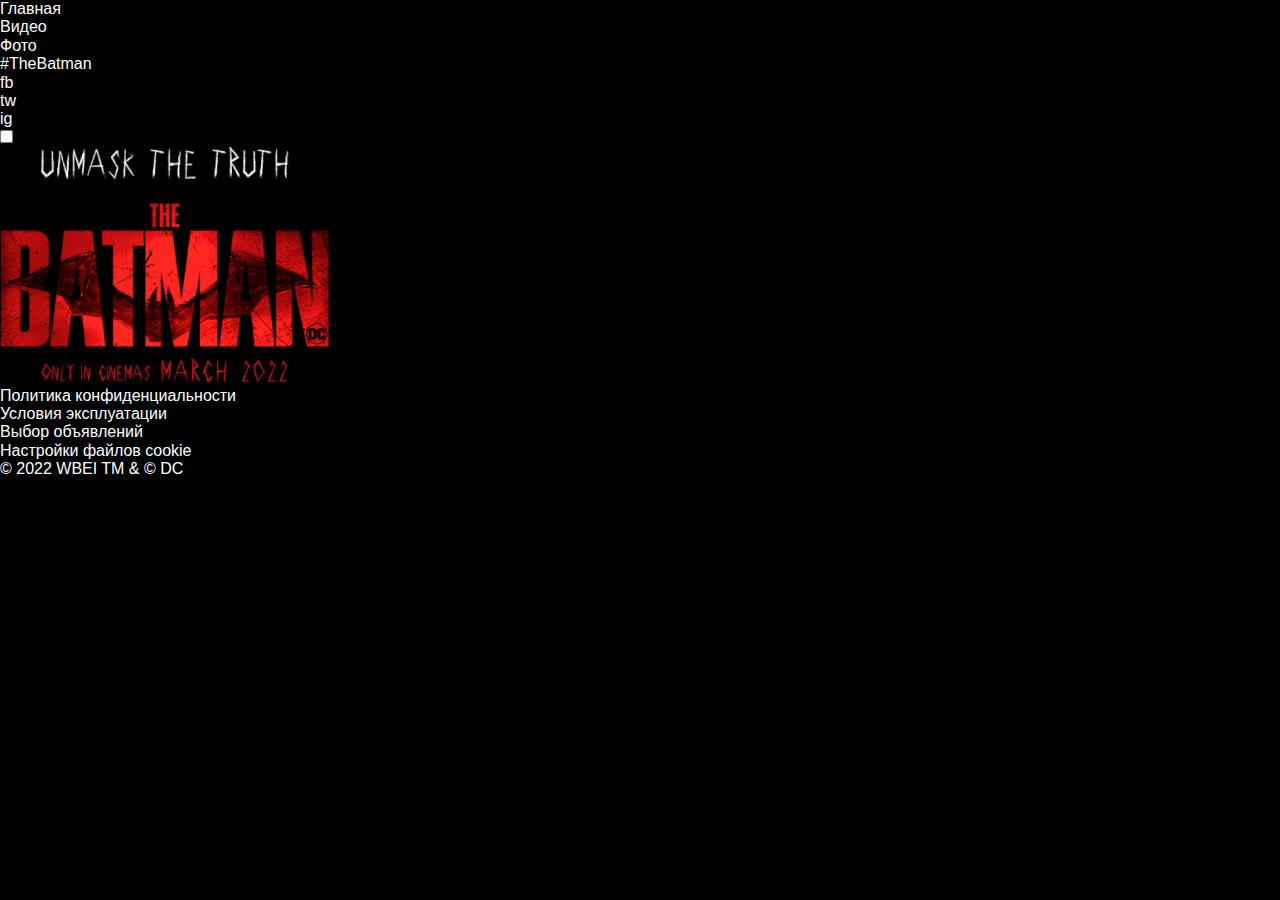
==== index.html @ 76692b1f "init project" ====
<!DOCTYPE html>
<html lang="ru">

<head>
    <meta charset="UTF-8">
    <meta http-equiv="X-UA-Compatible" content="IE=edge">
    <meta name="viewport" content="width=device-width, initial-scale=1.0">
    <title>Batman 2022</title>

    <link rel="stylesheet" href="style/normalize.css">
    <link rel="stylesheet" href="style/styles.css">
</head>

<body>
    <header class="header">
        <nav class="header__navigation navigation">
            <ul class="navigation__list">
                <li class="navigation__item">
                    <a class="navigation__link">Главная</a>
                </li>
                <li class="navigation__item">
                    <a class="navigation__link" href="video.html">Видео</a>
                </li>
                <li class="navigation__item">
                    <a class="navigation__link" href="photo.html">Фото</a>
                </li>
            </ul>
            <p class="header__hashtag">#TheBatman</p>
            <ul class="header__social social">
                <li class="social__item"><a class="social__link" href=""></a>fb</li>
                <li class="social__item"><a class="social__link" href=""></a>tw</li>
                <li class="social__item"><a class="social__link" href=""></a>ig</li>

            </ul>
        </nav>
        <div class="mute">
            <input class="mute__checkbox" type="checkbox" id="mute">
            <label for="mute" class="mute__label"></label>
        </div>

    </header>

    <main class="main">
        <img class="main" src="photos/logo.png" alt="Логотив к фильму Бэтмен"width=329px height="235px">
    </main>

    <footer class="footer">
        <ul class="footer__links">
            <li><a href="#" class="footer__link">Политика конфиденциальности</a></li>
            <li><a href="#" class="footer__link">Условия эксплуатации</a></li>
            <li><a href="#" class="footer__link">Выбор объявлений</a></li>
            <li><a href="#" class="footer__link">Настройки файлов cookie</a></li>
        </ul>
        <p class="footer__copyright">© 2022 WBEI TM & © DC</p>

    </footer>
</body>

</html>
---- style/styles.css ----
@font-face {
    font-family: Roboto;
    font-weight: 400;
    font-display: swap;
    src: local('Roboto')
    url('../fonts/roboto-v29-latin_cyrillic-regular.woff2') format(wolf2),
    url('../fonts/roboto-v29-latin_cyrillic-regular.woff') format('wolf');
}
@font-face {
    font-family: Roboto;
    font-weight: 500;
    font-display: swap;
    src: local('Roboto')
    url('../fonts/roboto-v29-latin_cyrillic-500.woff2') format(wolf2),
    url('../fonts/roboto-v29-latin_cyrillic-500.woff') format('wolf');
}
html{
    box-sizing: border-box;
}
*, *::after, *::before{
    box-sizing: inherit;
}
body{
    height: 100vh;
    min-width: 320px;
    font-family: Roboto, sans-serif;
    background-color: #000000;
    color:#FFFFFF;
}
img{
    max-width: 100%;
    height: auto;
}

button{
    padding: 0;
    cursor: pointer;
}

a {
    color: inherit;
    text-decoration: none;
}

ul{
    list-style: none;
    margin: 0;
    padding: 0;
}
h1,h2,h3,p{
    margin: 0;
}
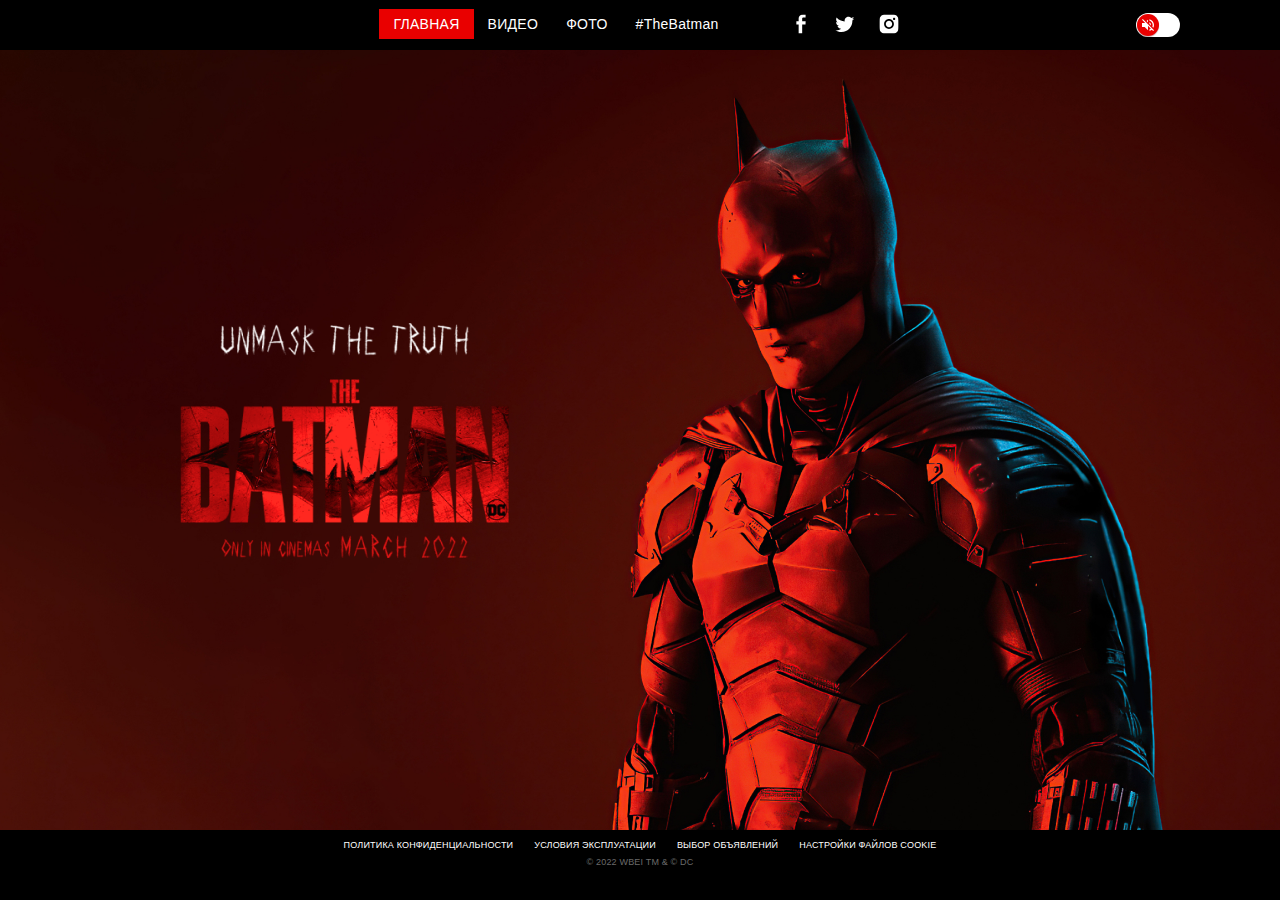
==== commit 65dba9a5: "new" ====
--- a/index.html
+++ b/index.html
@@ -13,10 +13,13 @@
 
 <body>
     <header class="header">
-        <nav class="header__navigation navigation">
+        <button class="burger"></button>
+        <nav class="header__navigation navigation navigation ">
+            <button class="navigation__close"></button>
+
             <ul class="navigation__list">
                 <li class="navigation__item">
-                    <a class="navigation__link">Главная</a>
+                    <a class="navigation__link navigation__link_active">Главная</a>
                 </li>
                 <li class="navigation__item">
                     <a class="navigation__link" href="video.html">Видео</a>
@@ -27,9 +30,9 @@
             </ul>
             <p class="header__hashtag">#TheBatman</p>
             <ul class="header__social social">
-                <li class="social__item"><a class="social__link" href=""></a>fb</li>
-                <li class="social__item"><a class="social__link" href=""></a>tw</li>
-                <li class="social__item"><a class="social__link" href=""></a>ig</li>
+                <li class="social__item"><a class="social__link social__link_fb" href=""></a></li>
+                <li class="social__item"><a class="social__link social__link_twitter" href=""></a></li>
+                <li class="social__item"><a class="social__link social__link_instagram" href=""></a></li>
 
             </ul>
         </nav>
@@ -40,8 +43,8 @@
 
     </header>
 
-    <main class="main">
-        <img class="main" src="photos/logo.png" alt="Логотив к фильму Бэтмен"width=329px height="235px">
+    <main class="main main_index">
+        <img class="logo" src="photos/logo.png" alt="Логотив к фильму Бэтмен"width=329px height="235px">
     </main>
 
     <footer class="footer">
--- a/style/styles.css
+++ b/style/styles.css
@@ -26,6 +26,9 @@
     font-family: Roboto, sans-serif;
     background-color: #000000;
     color:#FFFFFF;
+    display: flex;
+    flex-direction: column;
+    justify-content: space-between;
 }
 img{
     max-width: 100%;
@@ -50,3 +53,312 @@
 h1,h2,h3,p{
     margin: 0;
 }
+
+.header{
+    height: 50px;
+    padding-top: 9px;
+    padding-bottom: 9px;
+    position: relative;
+}
+
+.navigation{
+    display: flex;
+    justify-content: center;
+    align-items: center;
+    font-weight: 500;
+    font-size: 14px;
+    line-height: 16px;
+    letter-spacing: 0.02em;
+}
+
+.navigation__list{
+    display: flex;
+    text-transform: uppercase;
+    margin-right: 14px;
+}
+.navigation__link{
+    padding:7px 14px;
+    display: block;
+}
+.navigation__link_active{
+    background-color: #E90000;
+}
+.header__hashtag{
+    margin-right: 70px;
+}
+
+
+.social{
+    display: flex;
+    gap: 20px;
+}
+.social__link{
+    display: block;
+    width: 24px;
+    height: 24px;
+}
+.social__link_fb{
+    background-image: url(../photos/fb.svg);
+}
+.social__link_twitter{
+    background-image: url(../photos/twitter.svg);
+}
+.social__link_instagram{
+    background-image: url(../photos/instagram.svg);
+}
+.burger{
+    display: none;
+}
+.mute{
+    position: absolute;
+    right: 100px;
+    top: 50%;
+    transform: translateY(-50%);
+    width: 44px;
+    height: 24px;
+    overflow: hidden;
+    background: #FFFFFF;
+border-radius: 30px;
+}
+.mute__checkbox{
+    position: relative;
+    width: 100%;
+    height: 100%;
+    padding: 0;
+    margin: 0;
+    opacity: 0;
+    cursor: pointer;
+    z-index: 3;
+}
+.mute__label::before,
+.mute__label::after{
+    content: '';
+    position: absolute;
+    top: 1px;
+    left: 1px;
+    display: block;
+    height: 22px;
+    width: 22px;
+    border-radius: 50%;
+    background-color: #E90000;
+box-shadow: 0px 1px 1px rgba(69, 2, 2, 0.3);
+transition: left 0.3s ease-in-out, right 0.3s ease-in-out;
+background-position: center;
+background-repeat: no-repeat;
+}
+
+.mute__label::before{
+    background-image: url(../photos/volume-off.svg);
+}
+
+.mute__label::after{
+    right: -22px;
+    left: auto;
+    background-image: url(../photos/volume-on.svg);
+}
+.mute__checkbox:checked+.mute__label::before{
+    left: -22px;
+}
+.mute__checkbox:checked+.mute__label::after{
+    right: 1px;
+}
+
+.navigation__close{
+    display: none;
+}
+.main{
+    position: relative;
+    flex-grow: 1;
+}
+.main_index{
+    display: flex;
+    align-items: center;
+    background-image: url(../photos/bg.jpg);
+    background-position: top;
+    background-size: cover;
+    padding-left: 180px;
+}
+.logo{
+    animation: zoomIn 2s;
+}
+@keyframes zoomIn{
+    from{
+        transform: scale3d(0,0,0);
+    }
+}
+.footer{
+    height: 70px;
+    position: relative;
+    z-index: 500;
+    padding-top: 10px;
+    padding-bottom: 10px;
+    display: flex;
+    flex-direction: column;
+    align-items: center;
+    font-size: 9px;
+    line-height: 11px;
+    letter-spacing: 0.02em;
+    text-transform: uppercase;
+    color: #FFFFFF;
+}
+.footer__copyright{
+    color: #6A6A6A;
+}
+.footer__links{
+    gap: 21px;
+    display: flex;
+    margin-bottom: 6px;
+}
+.main_slider{
+    height: calc(100%-70px-50px);
+}
+
+.slider-main{
+    height: 100%;
+}
+.slider-main__item{
+    display: flex;
+    align-items: center;
+    justify-content: center;
+}
+.pagination{
+    z-index: 400;
+    position: absolute;
+    bottom: 0;
+    left: 0;
+    right: 0;
+    background-color: #000;
+    min-height: 144px;
+    padding-top: 12px;
+    padding-bottom: 15px;
+    padding-left: 20px;
+    padding-right: 20px;
+}
+.pagination__arrow{
+    display: block;
+    margin: 0 auto 20px;
+    width: 0;
+    height: 0;
+    border-left: 7px solid transparent;
+    border-right: 7px solid transparent;
+    border-bottom: 6px solid transparent;
+    border-top: 6px solid #fff;
+    background-color: transparent;
+    transition: border-color .3s ease-in-out;
+}
+.pagination__arrow:hover{
+    border-top-color: #E90000;
+}
+.slider-thumbs{
+    max-width: 820px;
+}
+.slider-main__video{
+    height: 100%;
+    width: 100%;
+    object-fit: cover;
+}
+
+@media (max-width:1024px) {
+    .mute{right: 20px;}
+    .main_index{
+        padding-left: 60px;
+    }
+    
+}
+@media (max-width:768px) {
+    .header{
+        display: flex;
+        align-items: center;
+    }
+    .burger{
+    display: block;
+    width: 20px;
+    height: 12px;
+    background-color: transparent;
+    background-image: url(../photos/menu.svg);
+    border: none;
+    }
+
+    .navigation{
+        position: fixed;
+        top: 0;
+        left: 0;
+        width: 240px;
+        bottom: 0;
+        background-color:  #260707;
+        flex-direction: column;
+        justify-content: flex-start;
+        padding-top: 90px;
+        text-align: center;
+        align-items: stretch;
+        transform: translateX(-240px);
+        transition: transform 0.3s ease-in-out;
+    }
+    .navigation_active{
+        transform: translateX(0px);
+    }
+    .navigation__list{
+        flex-direction: column;
+        margin-right: 0;
+    }
+    .navigation__link{
+        padding-top: 12px;
+        padding-bottom: 12px;
+        gap: 6px;
+        margin-bottom: 6px;
+    }
+    .navigation__close{
+        position: absolute;
+        display: block;
+        top: 20px;
+        left: 20px;
+        width: 16px;
+        height: 16px;
+        background-image: url(../photos/close.svg);
+        background-color: transparent;
+        border: none;
+    }
+    .header__hashtag{
+        margin-right: 0;
+        margin-bottom: 40px;
+    }
+    .social{
+        justify-content: center;
+    }
+    .main_index{
+        padding-left: 30px;
+    }
+    .logo{
+        width: 230px;
+    }
+    .footer{
+        padding-left: 20px;
+        padding-right: 20px;
+        text-align: center;
+    }
+}
+
+@media (max-width:580px) {
+    .main_index{
+        align-items: flex-end;
+        justify-content: center;
+        padding-bottom: 64px;
+        padding-left: 0;
+        background-image: linear-gradient(0.11deg, rgba(0, 0, 0, 0.76) 32.14%, rgba(255, 0, 0, 0) 72.56%), url(../photos/pg-m.jpg);
+    }
+    .logo{
+        
+        width: 125px;
+    }
+    .footer{
+    height: 50px;
+    font-size: 6px;
+    line-height: 7px;
+    }
+    .pagination__arrow{
+        margin-bottom: 6px;
+    }
+    .pagination{
+        min-height: 80px;
+    }
+}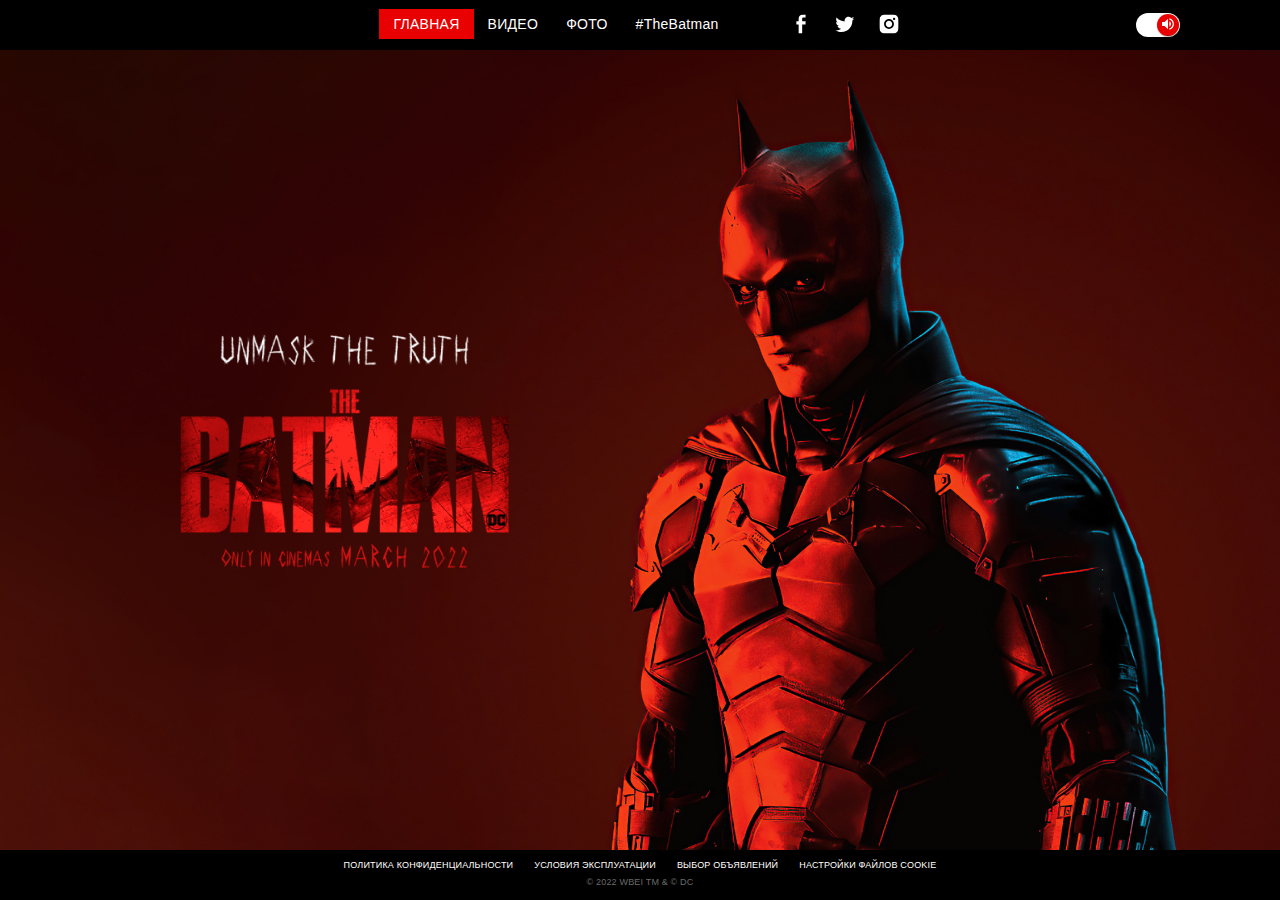
==== commit a7f5bacb: "end" ====
--- a/index.html
+++ b/index.html
@@ -9,6 +9,7 @@
 
     <link rel="stylesheet" href="style/normalize.css">
     <link rel="stylesheet" href="style/styles.css">
+    <script defer src="js/script.js"></script>
 </head>
 
 <body>
@@ -37,7 +38,7 @@
             </ul>
         </nav>
         <div class="mute">
-            <input class="mute__checkbox" type="checkbox" id="mute">
+            <input class="mute__checkbox" type="checkbox" id="mute" checked>
             <label for="mute" class="mute__label"></label>
         </div>
 
--- a/style/styles.css
+++ b/style/styles.css
@@ -69,6 +69,7 @@
     font-size: 14px;
     line-height: 16px;
     letter-spacing: 0.02em;
+    z-index: 600;
 }
 
 .navigation__list{
@@ -187,7 +188,7 @@
     }
 }
 .footer{
-    height: 70px;
+    height: 50px;
     position: relative;
     z-index: 500;
     padding-top: 10px;
@@ -210,7 +211,9 @@
     margin-bottom: 6px;
 }
 .main_slider{
-    height: calc(100%-70px-50px);
+    height: calc(100%-50px-50px);
+    overflow: hidden;
+    padding-bottom: 20px;
 }
 
 .slider-main{
@@ -233,6 +236,19 @@
     padding-bottom: 15px;
     padding-left: 20px;
     padding-right: 20px;
+    transform: translateY(calc(100% - 25px));
+    transition: transform 0.5s ease-in-out;
+}
+.pagination_active{
+    transform: translateY(0);
+}
+.pagination_active .pagination__arrow{
+    border-bottom: 6px solid transparent;
+    border-top: 6px solid #fff;
+}
+.pagination_active .pagination__arrow:hover{
+    border-bottom-color: transparent;
+    border-top-color: #E9000000;
 }
 .pagination__arrow{
     display: block;
@@ -241,16 +257,21 @@
     height: 0;
     border-left: 7px solid transparent;
     border-right: 7px solid transparent;
-    border-bottom: 6px solid transparent;
-    border-top: 6px solid #fff;
+    border-top: 6px solid transparent;
+    border-bottom: 6px solid #fff;
+  
     background-color: transparent;
     transition: border-color .3s ease-in-out;
 }
 .pagination__arrow:hover{
-    border-top-color: #E90000;
+    border-bottom-color: #E90000;
 }
 .slider-thumbs{
     max-width: 820px;
+}
+.slider-thumbs_img{
+  max-height: 100px;
+  object-fit: cover;
 }
 .slider-main__video{
     height: 100%;
